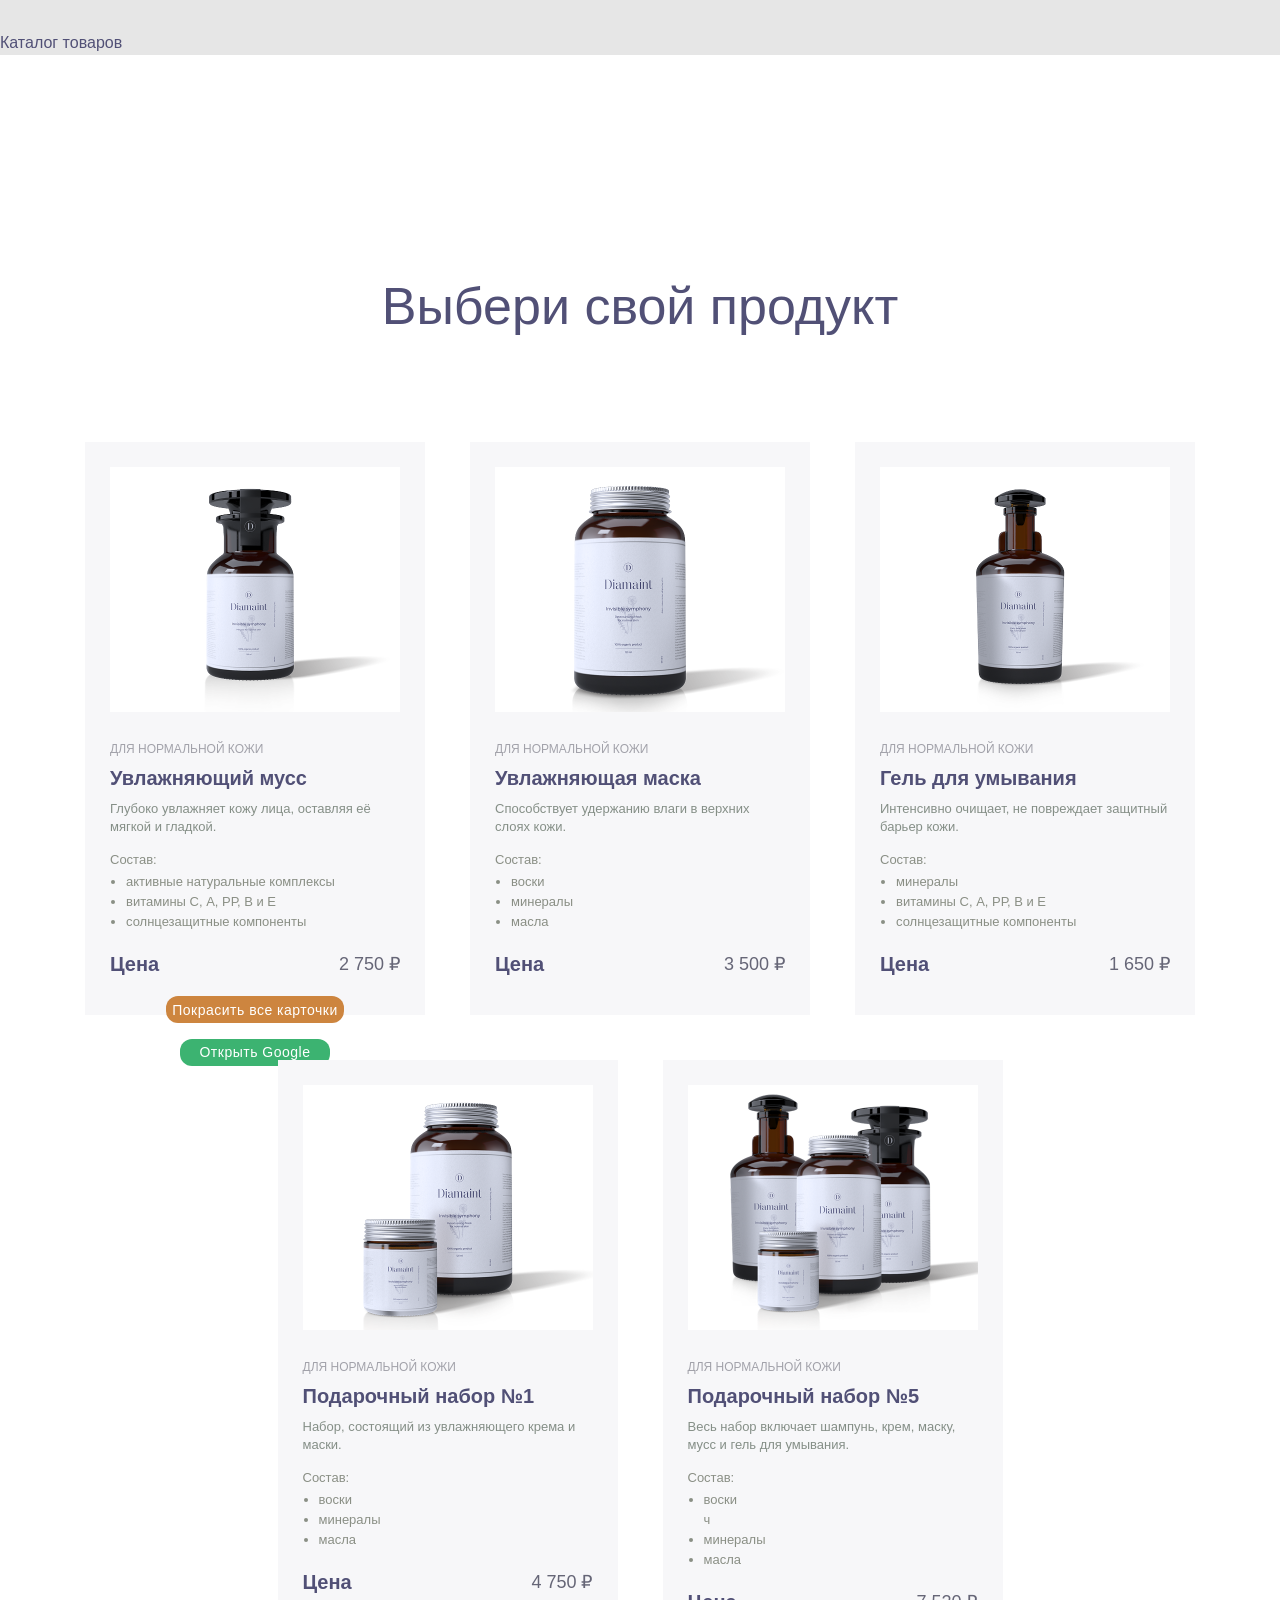
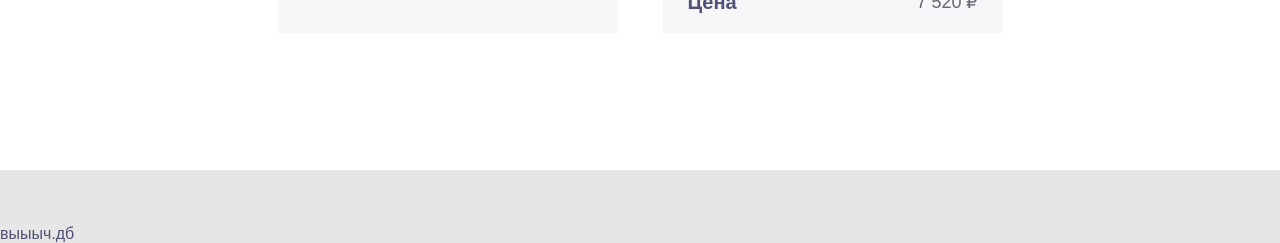
==== дз6нов/ddig/feature-06-homework/index.html @ 540d61b5 "homework/06" ====
<!DOCTYPE html>
<html lang="ru">
<head>
    <meta charset="UTF-8">
    <meta name="viewport" content="width=device-width, initial-scale=1.0">
    <title>Каталог косметики</title>
    <link rel="stylesheet" href="style.css">
</head>
<body>

    <div class="catalog-title">Каталог товаров</div>

    <main class="page">
        <h1>Выбери свой продукт</h1>

        <section class="products">
            <article class="card">
                <div class="photo">
                    <img src="mousse-moist.jpg" alt="Увлажняющий мусс">
                </div>
                <div class="card-content">
                    <div class="skin-type">ДЛЯ НОРМАЛЬНОЙ КОЖИ</div>
                    <h2>Увлажняющий мусс</h2>
                    <p class="description">
                        Глубоко увлажняет кожу лица, оставляя её мягкой и гладкой.
                    </p>
                    <div class="composition">
                        <p>Состав:</p>
                        <ul>
                            <li>активные натуральные комплексы</li>
                            <li>витамины С, А, РР, В и Е</li>
                            <li>солнцезащитные компоненты</li>
                        </ul>
                    </div>
                    <div class="price">
                        <strong>Цена</strong>
                        <span>2 750 &#8381;</span>
                    </div>
                </div>

                <div class="center-container">
                    <button id="change-color-btn">Покрасить все карточки</button>
                    <a href="https://www.google.com/?hl=ru_ru" target="_blank" class="btn-link">
                        Открыть Google
                    </a>
                </div>
            </article>

            <article class="card">
                <div class="photo">
                    <img src="mask-moist.jpg" alt="Увлажняющая маска">
                </div>
                <div class="card-content">
                    <div class="skin-type">ДЛЯ НОРМАЛЬНОЙ КОЖИ</div>
                    <h2>Увлажняющая маска</h2>
                    <p class="description">
                        Способствует удержанию влаги в верхних слоях кожи.
                    </p>
                    <div class="composition">
                        <p>Состав:</p>
                        <ul>
                            <li>воски</li>
                            <li>минералы</li>
                            <li>масла</li>
                        </ul>
                    </div>
                    <div class="price">
                        <strong>Цена</strong>
                        <span>3 500 &#8381;</span>
                    </div>
                </div>
            </article>

            <article class="card">
                <div class="photo">
                    <img src="face-wash-gel.jpg" alt="Гель для умывания">
                </div>
                <div class="card-content">
                    <div class="skin-type">ДЛЯ НОРМАЛЬНОЙ КОЖИ</div>
                    <h2>Гель для умывания</h2>
                    <p class="description">
                        Интенсивно очищает, не повреждает защитный барьер кожи.
                    </p>
                    <div class="composition">
                        <p>Состав:</p>
                        <ul>
                            <li>минералы</li>
                            <li>витамины С, А, РР, В и Е</li>
                            <li>солнцезащитные компоненты</li>
                        </ul>
                    </div>
                    <div class="price">
                        <strong>Цена</strong>
                        <span>1 650 &#8381;</span>
                    </div>
                </div>
            </article>

            <article class="card">
                <div class="photo">
                    <img src="beauty-gift-set.jpg" alt="Подарочный набор №1">
                </div>
                <div class="card-content">
                    <div class="skin-type">ДЛЯ НОРМАЛЬНОЙ КОЖИ</div>
                    <h2>Подарочный набор №1</h2>
                    <p class="description">
                        Набор, состоящий из увлажняющего крема и маски.
                    </p>
                    <div class="composition">
                        <p>Состав:</p>
                        <ul>
                            <li>воски</li>
                            <li>минералы</li>
                            <li>масла</li>
                        </ul>
                    </div>
                    <div class="price">
                        <strong>Цена</strong>
                        <span>4 750 &#8381;</span>
                    </div>
                </div>
            </article>

            <article class="card">
                <div class="photo">
                    <img src="gift-set-05.jpg" alt="Подарочный набор №5">
                </div>
                <div class="card-content">
                    <div class="skin-type">ДЛЯ НОРМАЛЬНОЙ КОЖИ</div>
                    <h2>Подарочный набор №5</h2>
                    <p class="description">
                        Весь набор включает шампунь, крем, маску, мусс и гель для умывания.
                    </p>
                    <div class="composition">
                        <p>Состав:</p>
                        <ul>
                            <li>воски</li>
  ч                         <li>минералы</li>
                            <li>масла</li>
                        </ul>
                    </div>
                    <div class="price">
                        <strong>Цена</strong>
                        <span>7 520 &#8381;</span>
                    </div>
                </div>
            </article>
        </section>
    </main>

    <script>
        document.getElementById('change-color-btn').addEventListener('click', function() {
            const cards = document.querySelectorAll('.card');
            const colors = [
                '#f0f8ff',
                '#fff0f5',
                '#f5f5dc',
                '#faf0e6',
                '#fff5ee'
            ];

            cards.forEach(card => {
                const randomColor = colors[Math.floor(Math.random() * colors.length)];
                card.style.backgroundColor = randomColor;
            });                                                                                                                                                              
        });
    </script>   выыыч.дб  </body>
</html>
---- дз6нов/ddig/feature-06-homework/style.css ----
* {
    box-sizing: border-box;
}

html,
body {
    margin: 0;
    padding: 0;
}

body {
    background:     #e6e6e6;
    font-family: Arial, sans-serif;
    color: #515076;
}

.center-container {
    display: grid;
    place-items: center;
    gap: 16px;
    padding: 20px 0;
    width: 100%;
}

button {
    font-size: 14px;
    border-radius: 12px;
    letter-spacing: 0.5px;
    height: 27px;
    background-color: peru;
    color: white;
    border: none;
    cursor: pointer;
    min-width: 150px;
    text-align: center;
}

button:hover {
    background-color: #fc0909;
}

.btn-link {
    font-size: 14px;
    border-radius: 12px;
    letter-spacing: 0.5px;
    height: 27px;
    line-height: 27px;
    padding: 0 16px;
    background-color: mediumseagreen;
    color: white;
    text-decoration: none;
    display: inline-flex;
    align-items: center;
    justify-content: center;
    cursor: pointer;
    min-width: 150px;
    text-align: center;
}

.btn-link:hover {
    background-color: #2e8b57;
}

.catalog-title {
    position: absolute;
    top: 31px;
    left: calc(50% - 640px);
    margin: 0;
    font-size: 16px;
    line-height: 24px;
    font-weight: 400;
    color: #515076;
}

.page {
    width: 1280px;
    height: 1715px;
    margin: 55px auto;
    background: #ffffff;
    position: relative;
    overflow: hidden;
}

.page::before {
    content: "";
    position: absolute;
    width: 790px;
    height: 697px;
    top: 0;
    left: 85px;
    background-image: url("bg1.png");
    background-repeat: no-repeat;
    background-size: 790px 697px;
    background-position: top left;
    z-index: 0;
    pointer-events: none;
}

h1 {
    margin: 220px 0 105px 0;
    text-align: center;
    font-size: 52px;
    line-height: 62px;
    font-weight: 300;
    color: #515076;
    position: relative;
    z-index: 2;
}

.products {
    width: 1110px;
    margin: 0 auto;
    display: flex;
    flex-wrap: wrap;
    justify-content: center;
    column-gap: 45px;
    row-gap: 45px;
    position: relative;
    z-index: 2;
}

.card {
    width: 340px;
    height: 573px;
    flex: 0 0 340px;
    background: #f7f7f9;
    border: none;
    position: relative;
    z-index: 2;
    transition: background-color 0.3s ease;
}

.photo {
    width: 290px;
    height: 245px;
    margin: 25px auto 25px auto;
    background: #ffffff;
    display: flex;
    align-items: center;
    justify-content: center;
    overflow: hidden;
}

.photo img {
    width: 290px;
    height: 245px;
    object-fit: contain;
    display: block;
}

.card-content {
    width: 290px;
    margin: 0 auto;
    padding: 0;
}

.skin-type {
    width: 171px;
    height: 24px;
    margin: 0 0 4px 0;
    font-size: 12px;
    line-height: 24px;
    color: #a2a2aa;
    text-transform: uppercase;
}

.card h2 {
    width: 290px;
    height: 27px;
    margin: 0 0 8px 0;
    font-size: 20px;
    line-height: 27px;
    font-weight: 700;
    color: #515076;
}

.description {
    width: 291px;
    min-height: 36px;
    margin: 0 0 14px 0;
    font-size: 13px;
    line-height: 18px;
    color: #858f87;
}

.composition {
    width: 291px;
    margin: 5px 0 20px 0;
    font-size: 13px;
    line-height: 20px;
    color: #8a8f85;
}

.composition p {
    margin: 0 0 2px 0;
}

.composition ul {
    margin: 0;
    padding-left: 16px;
}

.composition li {
    margin: 0;
}

.price {
    width: 290px;
    height: 24px;
    margin-top: 18px;
    display: flex;
    align-items: center;
    justify-content: space-between;
}

.price strong {
    font-size: 20px;
    line-height: 24px;
    font-weight: 700;
    color: #515076;
}

.price span {
    font-size: 18px;
    line-height: 24px;
    font-weight: 400;
    color: #666677;
}

.card:nth-child(1),
.card:nth-child(2),
.card:nth-child(3),
.card:nth-child(4),
.card:nth-child(5) {
    flex: 0 0 340px;
}

@media (max-width: 1280px) {
    .page {
        margin: 55px auto;
    }
}

@media (max-width: 1150px) {
    .products {
        width: 100%;
    }
}

@media (max-width: 750px) {
    .page {
        width: 100%;
        min-height: 100vh;
    }
    .products {
        width: 100%;
        flex-direction: column;
        align-items: center;
    }
}
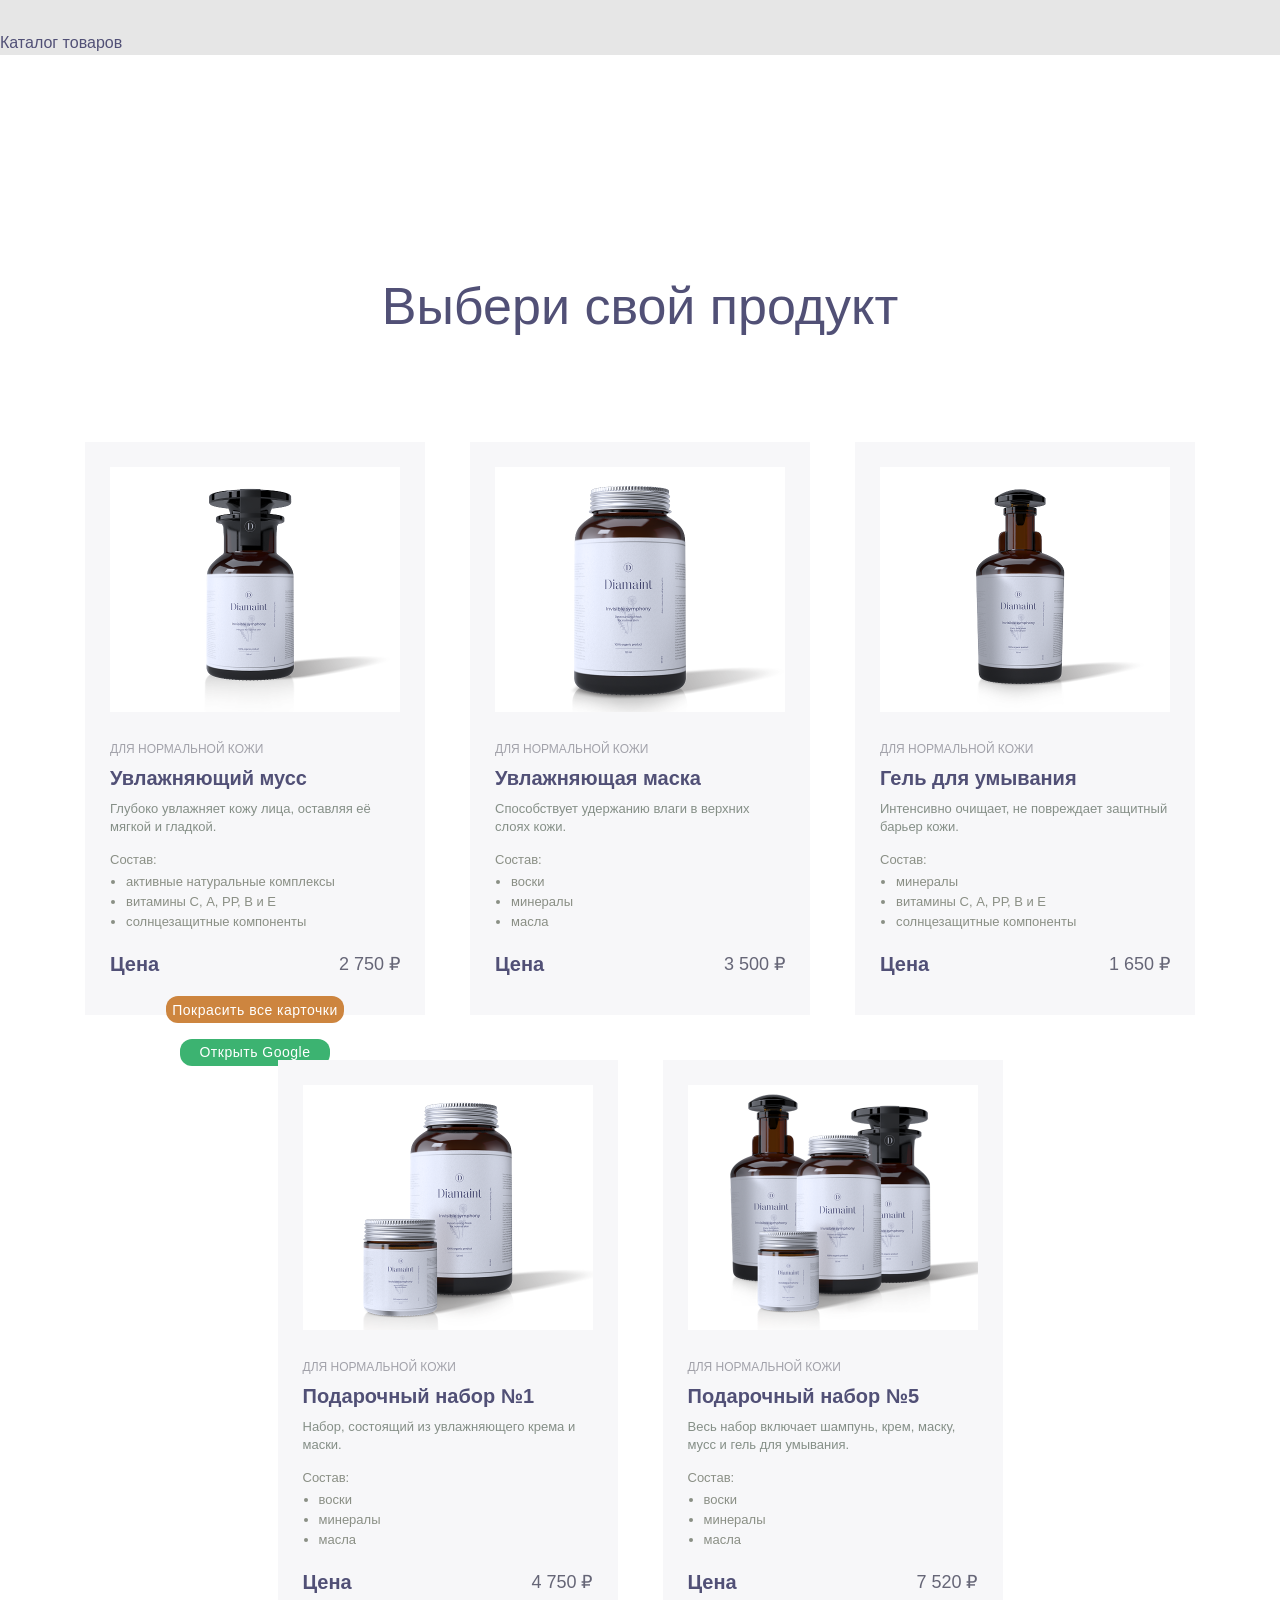
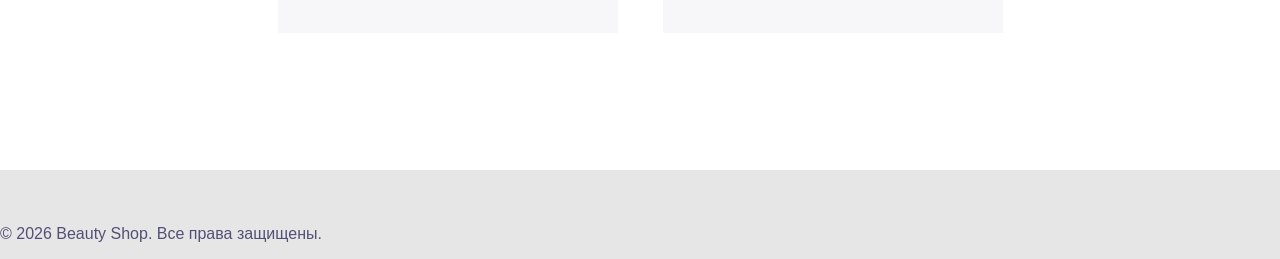
==== commit 0904e05f: "save current homework changes" ====
--- a/дз6нов/ddig/feature-06-homework/index.html
+++ b/дз6нов/ddig/feature-06-homework/index.html
@@ -123,7 +123,7 @@
 
             <article class="card">
                 <div class="photo">
-                    <img src="gift-set-05.jpg" alt="Подарочный набор №5">
+                    <img src="../../../gift-set-05.png" alt="Подарочный набор №5">
                 </div>
                 <div class="card-content">
                     <div class="skin-type">ДЛЯ НОРМАЛЬНОЙ КОЖИ</div>
@@ -135,7 +135,7 @@
                         <p>Состав:</p>
                         <ul>
                             <li>воски</li>
-  ч                         <li>минералы</li>
+                            <li>минералы</li>
                             <li>масла</li>
                         </ul>
                     </div>
@@ -148,21 +148,9 @@
         </section>
     </main>
 
-    <script>
-        document.getElementById('change-color-btn').addEventListener('click', function() {
-            const cards = document.querySelectorAll('.card');
-            const colors = [
-                '#f0f8ff',
-                '#fff0f5',
-                '#f5f5dc',
-                '#faf0e6',
-                '#fff5ee'
-            ];
-
-            cards.forEach(card => {
-                const randomColor = colors[Math.floor(Math.random() * colors.length)];
-                card.style.backgroundColor = randomColor;
-            });                                                                                                                                                              
-        });
-    </script>   выыыч.дб  </body>
+    <footer class="footer">
+            <p>&copy; 2026 Beauty Shop. Все права защищены.</p>
+        </footer>
+        <script src="../../../main.js"></script>
+  </body>
 </html>
--- a/дз6нов/ddig/feature-06-homework/style.css
+++ b/дз6нов/ddig/feature-06-homework/style.css
@@ -1,260 +1,242 @@
-* {
-    box-sizing: border-box;
-}
-
-html,
-body {
-    margin: 0;
-    padding: 0;
-}
-
-body {
-    background:     #e6e6e6;
-    font-family: Arial, sans-serif;
-    color: #515076;
-}
-
-.center-container {
-    display: grid;
-    place-items: center;
-    gap: 16px;
-    padding: 20px 0;
-    width: 100%;
-}
-
-button {
-    font-size: 14px;
-    border-radius: 12px;
-    letter-spacing: 0.5px;
-    height: 27px;
-    background-color: peru;
-    color: white;
-    border: none;
-    cursor: pointer;
-    min-width: 150px;
-    text-align: center;
-}
-
-button:hover {
-    background-color: #fc0909;
-}
-
-.btn-link {
-    font-size: 14px;
-    border-radius: 12px;
-    letter-spacing: 0.5px;
-    height: 27px;
-    line-height: 27px;
-    padding: 0 16px;
-    background-color: mediumseagreen;
-    color: white;
-    text-decoration: none;
-    display: inline-flex;
-    align-items: center;
-    justify-content: center;
-    cursor: pointer;
-    min-width: 150px;
-    text-align: center;
-}
-
-.btn-link:hover {
-    background-color: #2e8b57;
-}
-
-.catalog-title {
-    position: absolute;
-    top: 31px;
-    left: calc(50% - 640px);
-    margin: 0;
-    font-size: 16px;
-    line-height: 24px;
-    font-weight: 400;
-    color: #515076;
-}
-
-.page {
-    width: 1280px;
-    height: 1715px;
-    margin: 55px auto;
-    background: #ffffff;
-    position: relative;
-    overflow: hidden;
-}
-
-.page::before {
-    content: "";
-    position: absolute;
-    width: 790px;
-    height: 697px;
-    top: 0;
-    left: 85px;
-    background-image: url("bg1.png");
-    background-repeat: no-repeat;
-    background-size: 790px 697px;
-    background-position: top left;
-    z-index: 0;
-    pointer-events: none;
-}
-
-h1 {
-    margin: 220px 0 105px 0;
-    text-align: center;
-    font-size: 52px;
-    line-height: 62px;
-    font-weight: 300;
-    color: #515076;
-    position: relative;
-    z-index: 2;
-}
-
-.products {
-    width: 1110px;
-    margin: 0 auto;
-    display: flex;
-    flex-wrap: wrap;
-    justify-content: center;
-    column-gap: 45px;
-    row-gap: 45px;
-    position: relative;
-    z-index: 2;
-}
-
-.card {
-    width: 340px;
-    height: 573px;
-    flex: 0 0 340px;
-    background: #f7f7f9;
-    border: none;
-    position: relative;
-    z-index: 2;
-    transition: background-color 0.3s ease;
-}
-
-.photo {
-    width: 290px;
-    height: 245px;
-    margin: 25px auto 25px auto;
-    background: #ffffff;
-    display: flex;
-    align-items: center;
-    justify-content: center;
-    overflow: hidden;
-}
-
-.photo img {
-    width: 290px;
-    height: 245px;
-    object-fit: contain;
-    display: block;
-}
-
-.card-content {
-    width: 290px;
-    margin: 0 auto;
-    padding: 0;
-}
-
-.skin-type {
-    width: 171px;
-    height: 24px;
-    margin: 0 0 4px 0;
-    font-size: 12px;
-    line-height: 24px;
-    color: #a2a2aa;
-    text-transform: uppercase;
-}
-
-.card h2 {
-    width: 290px;
-    height: 27px;
-    margin: 0 0 8px 0;
-    font-size: 20px;
-    line-height: 27px;
-    font-weight: 700;
-    color: #515076;
-}
-
-.description {
-    width: 291px;
-    min-height: 36px;
-    margin: 0 0 14px 0;
-    font-size: 13px;
-    line-height: 18px;
-    color: #858f87;
-}
-
-.composition {
-    width: 291px;
-    margin: 5px 0 20px 0;
-    font-size: 13px;
-    line-height: 20px;
-    color: #8a8f85;
-}
-
-.composition p {
-    margin: 0 0 2px 0;
-}
-
-.composition ul {
-    margin: 0;
-    padding-left: 16px;
-}
-
-.composition li {
-    margin: 0;
-}
-
-.price {
-    width: 290px;
-    height: 24px;
-    margin-top: 18px;
-    display: flex;
-    align-items: center;
-    justify-content: space-between;
-}
-
-.price strong {
-    font-size: 20px;
-    line-height: 24px;
-    font-weight: 700;
-    color: #515076;
-}
-
-.price span {
-    font-size: 18px;
-    line-height: 24px;
-    font-weight: 400;
-    color: #666677;
-}
-
-.card:nth-child(1),
-.card:nth-child(2),
-.card:nth-child(3),
-.card:nth-child(4),
-.card:nth-child(5) {
-    flex: 0 0 340px;
-}
-
-@media (max-width: 1280px) {
-    .page {
-        margin: 55px auto;
-    }
-}
-
-@media (max-width: 1150px) {
-    .products {
-        width: 100%;
-    }
-}
-
-@media (max-width: 750px) {
-    .page {
-        width: 100%;
-        min-height: 100vh;
-    }
-    .products {
-        width: 100%;
-        flex-direction: column;
-        align-items: center;
-    }
+* {
+    box-sizing: border-box;
+}
+
+html,
+body {
+    margin: 0;
+    padding: 0;
+}
+
+body {
+    background: #e6e6e6;
+    font-family: Arial, sans-serif;
+    color: #515076;
+}
+
+.center-container {
+    display: grid;
+    place-items: center;
+    gap: 16px;
+    padding: 20px 0;
+    width: 100%;
+}
+
+button {
+    font-size: 14px;
+    border-radius: 12px;
+    letter-spacing: 0.5px;
+    height: 27px;
+    background-color: peru;
+    color: white;
+    border: none;
+    cursor: pointer;
+    min-width: 150px;
+    text-align: center;
+}
+
+button:hover {
+    background-color: #fc0909;
+}
+
+.btn-link {
+    font-size: 14px;
+    border-radius: 12px;
+    letter-spacing: 0.5px;
+    height: 27px;
+    line-height: 27px;
+    padding: 0 16px;
+    background-color: mediumseagreen;
+    color: white;
+    text-decoration: none;
+    display: inline-flex;
+    align-items: center;
+    justify-content: center;
+    cursor: pointer;
+    min-width: 150px;
+    text-align: center;
+}
+
+.btn-link:hover {
+    background-color: #2e8b57;
+}
+
+.catalog-title {
+    position: absolute;
+    top: 31px;
+    left: calc(50% - 640px);
+    margin: 0;
+    font-size: 16px;
+    line-height: 24px;
+    font-weight: 400;
+    color: #515076;
+}
+
+.page {
+    width: 1280px;
+    height: 1715px;
+    margin: 55px auto;
+    background: #ffffff;
+    position: relative;
+    overflow: hidden;
+}
+
+h1 {
+    margin: 220px 0 105px 0;
+    text-align: center;
+    font-size: 52px;
+    line-height: 62px;
+    font-weight: 300;
+    color: #515076;
+    position: relative;
+    z-index: 2;
+}
+
+.products {
+    width: 1110px;
+    margin: 0 auto;
+    display: flex;
+    flex-wrap: wrap;
+    justify-content: center;
+    column-gap: 45px;
+    row-gap: 45px;
+    position: relative;
+    z-index: 2;
+}
+
+.card {
+    width: 340px;
+    height: 573px;
+    flex: 0 0 340px;
+    background: #f7f7f9;
+    border: none;
+    position: relative;
+    z-index: 2;
+    transition: background-color 0.3s ease;
+}
+
+.photo {
+    width: 290px;
+    height: 245px;
+    margin: 25px auto;
+    background: #ffffff;
+    display: flex;
+    align-items: center;
+    justify-content: center;
+    overflow: hidden;
+}
+
+.photo img {
+    width: 290px;
+    height: 245px;
+    object-fit: contain;
+    display: block;
+}
+
+.card-content {
+    width: 290px;
+    margin: 0 auto;
+    padding: 0;
+}
+
+.skin-type {
+    width: 171px;
+    height: 24px;
+    margin: 0 0 4px 0;
+    font-size: 12px;
+    line-height: 24px;
+    color: #a2a2aa;
+    text-transform: uppercase;
+}
+
+.card h2 {
+    width: 290px;
+    height: 27px;
+    margin: 0 0 8px 0;
+    font-size: 20px;
+    line-height: 27px;
+    font-weight: 700;
+    color: #515076;
+}
+
+.description {
+    width: 291px;
+    min-height: 36px;
+    margin: 0 0 14px 0;
+    font-size: 13px;
+    line-height: 18px;
+    color: #858f87;
+}
+
+.composition {
+    width: 291px;
+    margin: 5px 0 20px 0;
+    font-size: 13px;
+    line-height: 20px;
+    color: #8a8f85;
+}
+
+.composition p {
+    margin: 0 0 2px 0;
+}
+
+.composition ul {
+    margin: 0;
+    padding-left: 16px;
+}
+
+.composition li {
+    margin: 0;
+}
+
+.price {
+    width: 290px;
+    height: 24px;
+    margin-top: 18px;
+    display: flex;
+    align-items: center;
+    justify-content: space-between;
+}
+
+.price strong {
+    font-size: 20px;
+    line-height: 24px;
+    font-weight: 700;
+    color: #515076;
+}
+
+.price span {
+    font-size: 18px;
+    line-height: 24px;
+    font-weight: 400;
+    color: #666677;
+}
+
+.card:nth-child(n) {
+    flex: 0 0 340px;
+}
+
+@media (max-width: 1280px) {
+    .page {
+        margin: 55px auto;
+    }
+}
+
+@media (max-width: 1150px) {
+    .products {
+        width: 100%;
+    }
+}
+
+@media (max-width: 750px) {
+    .page {
+        width: 100%;
+        min-height: 100vh;
+    }
+
+    .products {
+        width: 100%;
+        flex-direction: column;
+        align-items: center;
+    }
 }
